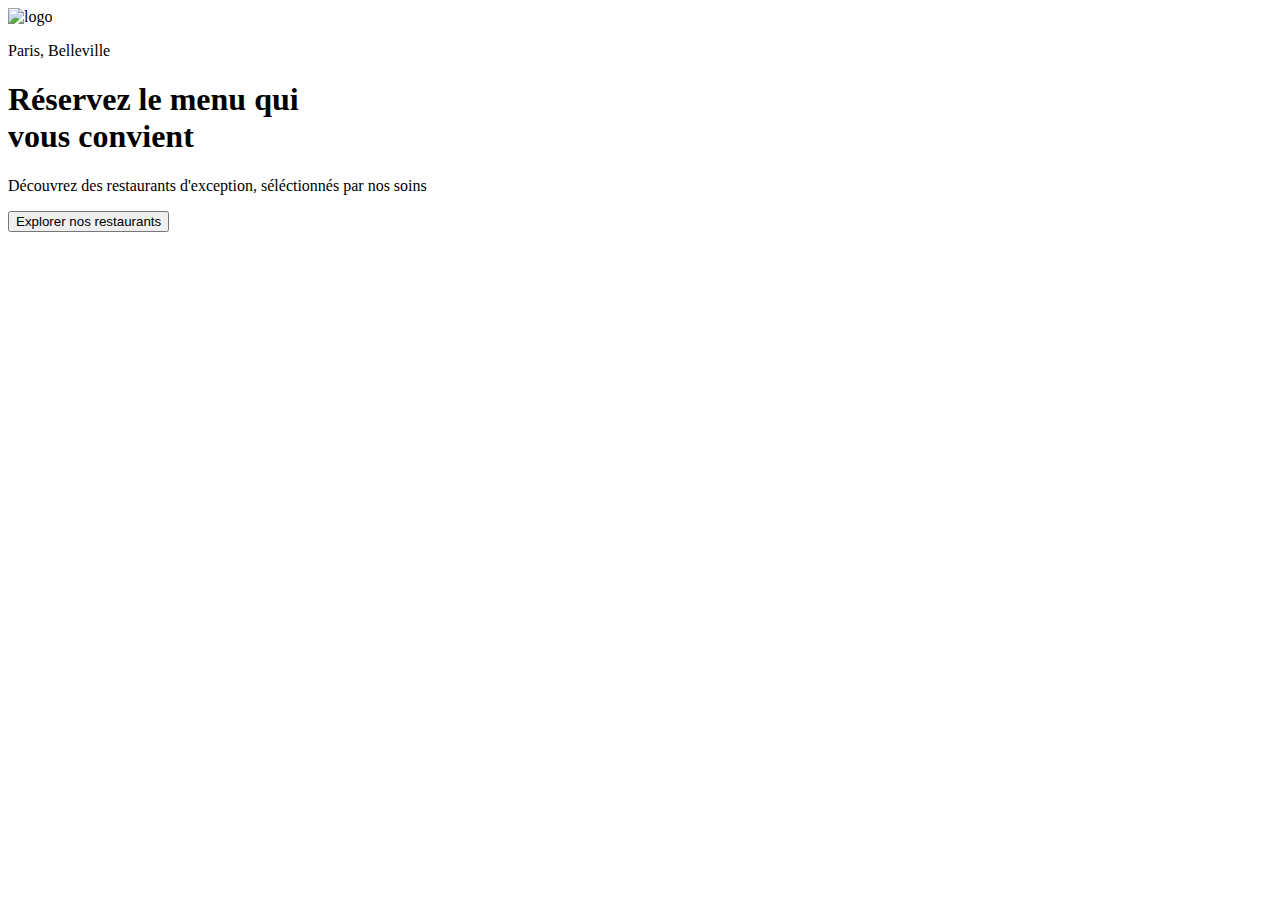
==== accueil.html @ 4b5165f2 "first commit" ====
<!DOCTYPE html>
<html lang="fr">
  <head>
    <meta charset="utf-8" />
    <meta name="viewport" content="width=device-width initial-scale=1" />

    <title>ohmyfood</title>

<link rel="preconnect" href="https://fonts.googleapis.com">
<link rel="preconnect" href="https://fonts.gstatic.com" crossorigin>
<link href="https://fonts.googleapis.com/css2?family=Roboto:wght@500&display=swap" rel="stylesheet">
    <link rel="stylesheet" href="style.css" />
  </head>

  <body>

    <header>
      <div class="logo-picture">
          <img src="images/logo/ohmyfood.png" alt="logo" />
      </div>
    </header>

    <main>
      <div class="location">
      <div class="map-icon">
      <i class="fa-solid fa-location-dot"></i>
      </div>
      <p> Paris, Belleville</p>
      </div>



      <div class="topic">
        <h1>Réservez le menu qui <br> vous convient</br> </h1>
        <p>Découvrez des restaurants d'exception, séléctionnés par nos soins</p>

        <button class="btn btn-discover" type="button">
          Explorer nos restaurants
        </button>

      </div>




    </main>



  </body>

</html>
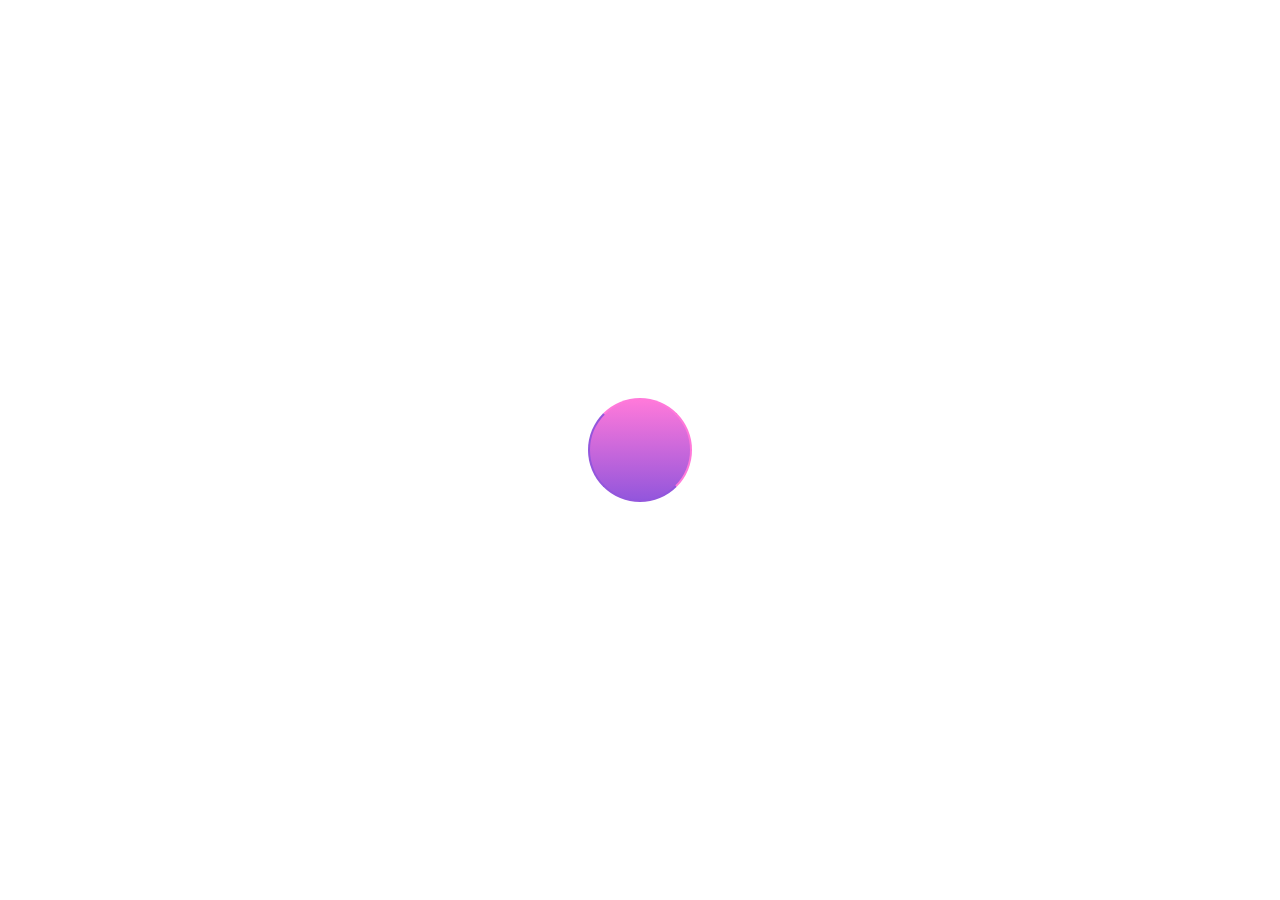
==== commit 6f6cf338: "creation du loading spinner + début section fonctionnement" ====
--- a/accueil.html
+++ b/accueil.html
@@ -14,6 +14,11 @@
 
   <body>
 
+    <div class="loader-container">
+      <div class="loading-spinner"></div>
+    </div>
+
+
     <header>
       <div class="logo-picture">
           <img src="images/logo/ohmyfood.png" alt="logo" />
@@ -29,16 +34,14 @@
       </div>
 
 
-
       <div class="topic">
         <h1>Réservez le menu qui <br> vous convient</br> </h1>
         <p>Découvrez des restaurants d'exception, séléctionnés par nos soins</p>
-
-        <button class="btn btn-discover" type="button">
+        <button class="btn-discover" type="button">
           Explorer nos restaurants
         </button>
-
       </div>
+      
 
 
 
--- a/style.css
+++ b/style.css
@@ -0,0 +1,115 @@
+body {
+  margin: 0;
+  box-sizing: border-box;
+  font-family: "roboto", sans-serif;
+}
+
+.logo-picture {
+  display: flex;
+  justify-content: center;
+  padding: 15px;
+}
+
+.logo-picture img {
+  width: 200px;
+}
+
+.location {
+  display: flex;
+  justify-content: center;
+  align-items: center;
+  gap: 15px;
+  width: 100%;
+  height: 50px;
+  background-color: #E7E7E7;
+  box-shadow: 0 -5px 6px -5px gray;
+  font-size: 18px;
+  font-weight: bold;
+}
+
+.location p {
+  color: #555555;
+}
+
+.map-icon i {
+  font-size: 18px;
+}
+
+.topic {
+  display: flex;
+  flex-direction: column;
+  height: 200px;
+  align-items: center;
+  justify-content: center;
+  padding: 40px 0;
+  background-color: #F2F4F4;
+}
+
+.topic h1, .topic p {
+  margin: auto;
+  text-align: center;
+}
+
+.topic h1 {
+  font-size: 25px;
+}
+
+.topic p {
+  font-size: 18px;
+  color: #555555;
+}
+
+.btn-discover {
+  margin-top: 25px;
+  height: 42px;
+  border-radius: 20px;
+  background: linear-gradient(#FF79DA, #9356DC);
+  box-shadow: #9356DC 0px 2px 3px;
+  border: none;
+  color: white;
+  padding: 0 25px;
+}
+
+.loader-container {
+  display: flex;
+  justify-content: center;
+  align-items: center;
+  position: fixed;
+  inset: 0;
+  z-index: 2;
+  background-color: white;
+  height: 100vh;
+  animation: disappear 0s forwards;
+  animation-delay: 3s;
+}
+
+.loading-spinner {
+  border-bottom: 2px solid #9356DC;
+  border-left: 2px solid #9356DC;
+  border-top: 2px solid #FF79DA;
+  border-right: 2px solid #FF79DA;
+  border-radius: 50%;
+  background: linear-gradient(#FF79DA, #9356DC);
+  width: 100px;
+  height: 100px;
+  animation: spin 3s linear infinite;
+}
+
+@keyframes spin {
+  0% {
+    transform: rotate(0deg);
+  }
+  100% {
+    transform: rotate(360deg);
+  }
+}
+@keyframes disappear {
+  0% {
+    opacity: 1;
+  }
+  100% {
+    opacity: 0;
+  }
+}
+
+/*# sourceMappingURL=style.css.map */
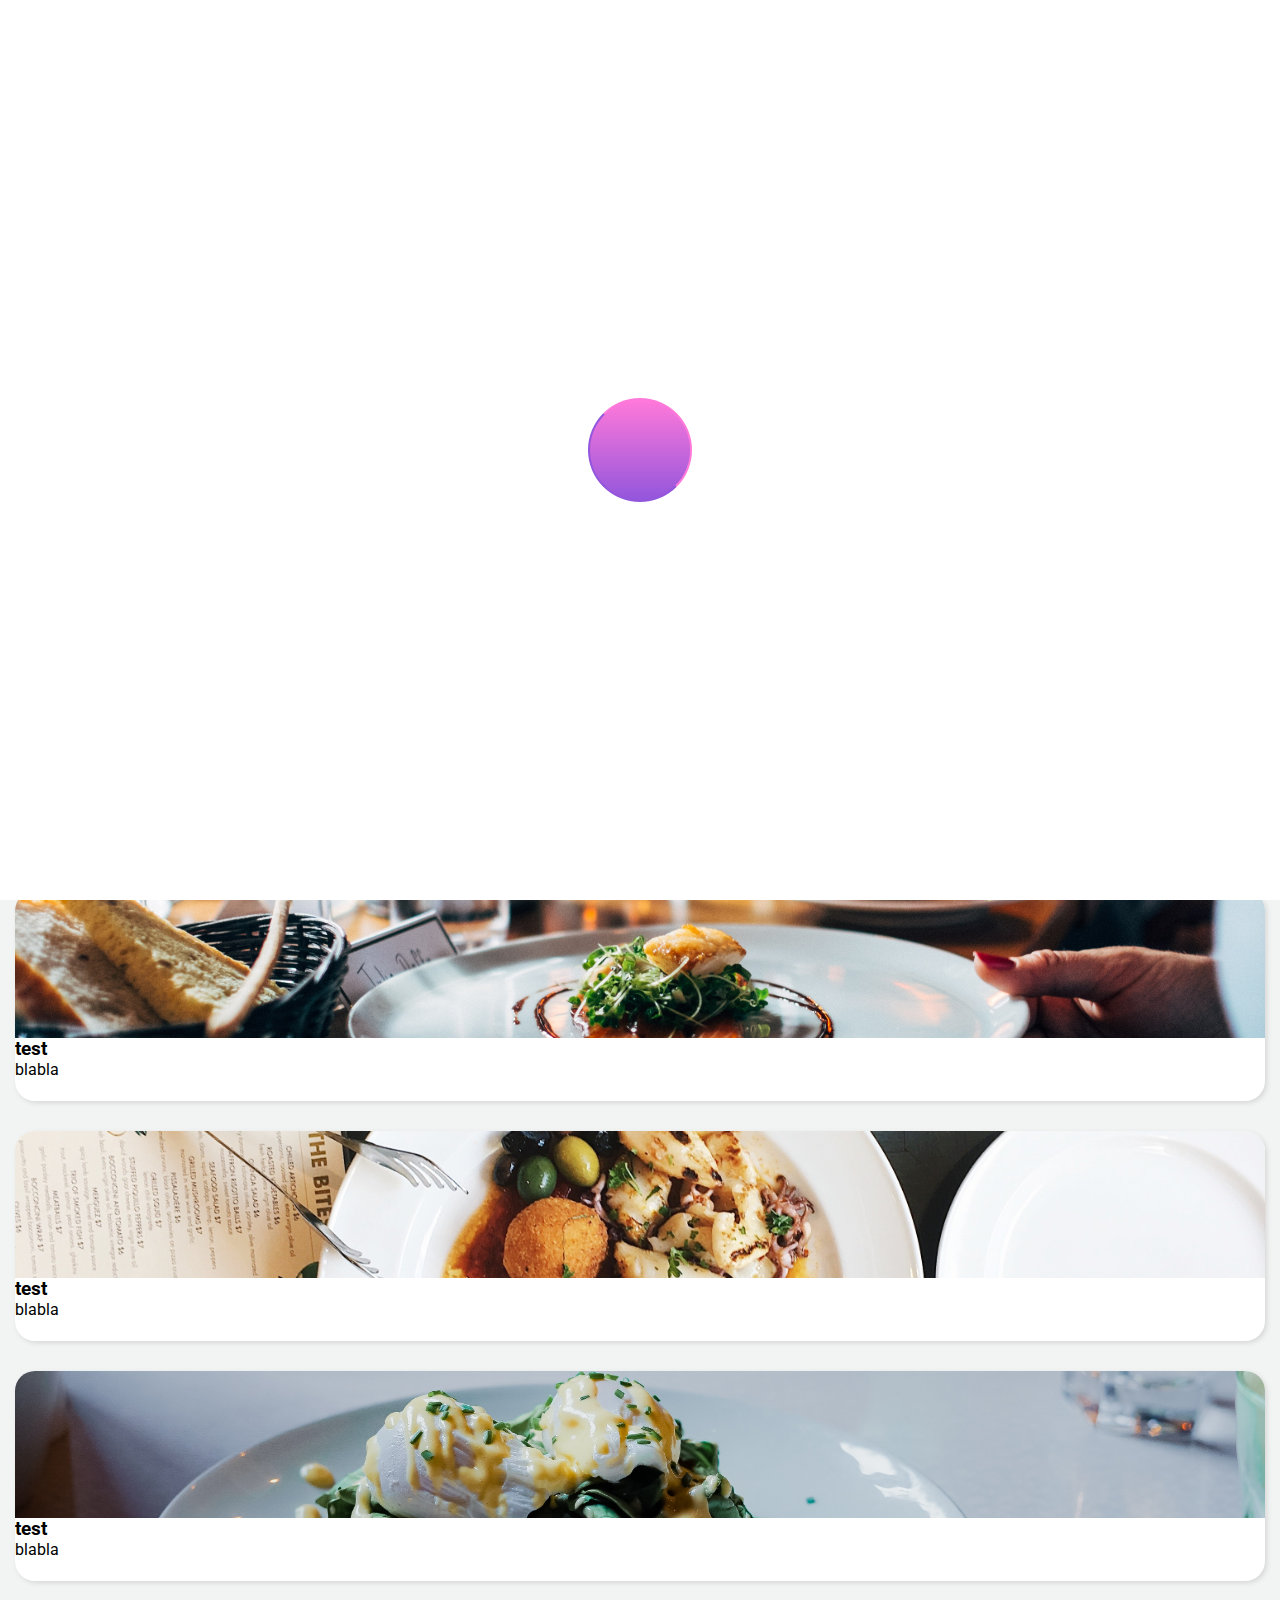
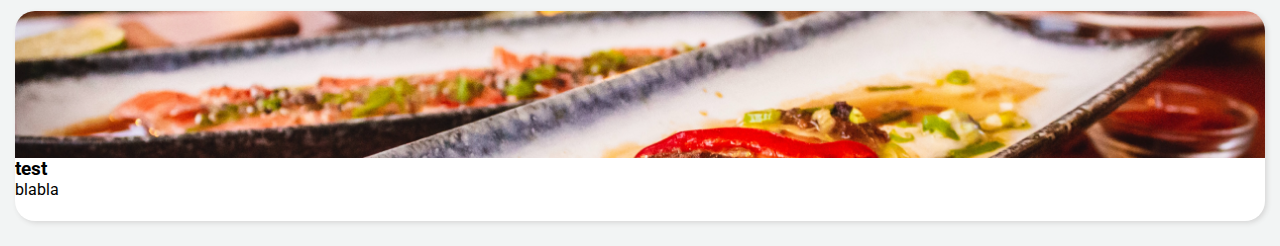
==== commit 5a4d5d44: "création section restaurant" ====
--- a/accueil.html
+++ b/accueil.html
@@ -6,6 +6,7 @@
 
     <title>ohmyfood</title>
 
+<link rel="stylesheet" href="https://cdnjs.cloudflare.com/ajax/libs/font-awesome/6.2.0/css/all.min.css" integrity="sha512-xh6O/CkQoPOWDdYTDqeRdPCVd1SpvCA9XXcUnZS2FmJNp1coAFzvtCN9BmamE+4aHK8yyUHUSCcJHgXloTyT2A==" crossorigin="anonymous" referrerpolicy="no-referrer" />
 <link rel="preconnect" href="https://fonts.googleapis.com">
 <link rel="preconnect" href="https://fonts.gstatic.com" crossorigin>
 <link href="https://fonts.googleapis.com/css2?family=Roboto:wght@500&display=swap" rel="stylesheet">
@@ -21,16 +22,16 @@
 
     <header>
       <div class="logo-picture">
-          <img src="images/logo/ohmyfood.png" alt="logo" />
+        <img src="images/logo/ohmyfood.png" alt="logo" />
       </div>
     </header>
 
     <main>
       <div class="location">
-      <div class="map-icon">
-      <i class="fa-solid fa-location-dot"></i>
-      </div>
-      <p> Paris, Belleville</p>
+        <div class="map-icon">
+          <i class="fa-solid fa-location-dot"></i>
+        </div>
+       <p> Paris, Belleville</p>
       </div>
 
 
@@ -42,7 +43,105 @@
         </button>
       </div>
       
+      <section class="functionning">
 
+        <h2>Fonctionnement</h2>
+
+        <ul>
+          <a class="hovering" href="#">
+          <li>
+            <div class="number">
+            <p>1</p>
+            </div>
+            <i class="fa-solid fa-mobile-screen-button"></i>
+            <h3>Choisissez un restaurant</h3>
+          </li>
+          </a>
+          <a class="hovering" href="#">
+          <li>
+            <div class="number">
+            <p>2</p>
+            </div>
+            <i class="fa-solid fa-list-ul"></i>
+            <h3>Composez votre menu</h3>
+          </li>
+          </a>
+          <a class="hovering" href="#">
+          <li>
+            <div class="number">
+            <p>3</p>
+            </div>
+            <i class="fa-solid fa-store"></i>
+            <h3>Dégustez au restaurant</h3>
+          </li>
+          </a>
+        </ul>
+      </section>
+
+      <section class="restaurant">
+
+        <h2>Restaurants</h2>
+
+        <div class="restaurant-group">
+
+          <div class="thumbnail-restaurant">
+
+            <div class="picture">
+              <img src="images/restaurants/jay-wennington-N_Y88TWmGwA-unsplash.jpg" alt="la palette du goût" />
+            </div>
+
+            <div class="content">
+              <h3>test</h3>
+              <p>blabla</p>
+             </div>
+
+          </div>
+
+          <div class="thumbnail-restaurant">
+
+            <div class="picture">
+              <img src="images/restaurants/stil-u2Lp8tXIcjw-unsplash.jpg" alt="La note enchantée" />
+            </div>
+
+            <div class="content">
+              <h3>test</h3>
+              <p>blabla</p>
+             </div>
+
+          </div>
+
+          <div class="thumbnail-restaurant">
+
+            <div class="picture">
+              <img src="images/restaurants/toa-heftiba-DQKerTsQwi0-unsplash.jpg" alt="française" />
+            </div>
+
+            <div class="content">
+              <h3>test</h3>
+              <p>blabla</p>
+             </div>
+
+          </div>
+
+          <div class="thumbnail-restaurant">
+
+            <div class="picture">
+              <img src="images/restaurants/louis-hansel-shotsoflouis-qNBGVyOCY8Q-unsplash.jpg" alt="le délice des sens" />
+            </div>
+
+            <div class="content">
+              <h3>test</h3>
+              <p>blabla</p>
+             </div>
+
+          </div>
+
+        </div>
+
+
+
+
+      </section>
 
 
 
--- a/style.css
+++ b/style.css
@@ -111,5 +111,113 @@
     opacity: 0;
   }
 }
+.functionning {
+  display: flex;
+  flex-direction: column;
+  justify-content: center;
+  margin: 20px;
+}
+
+ul {
+  display: flex;
+  flex-direction: column;
+  justify-content: center;
+  align-items: center;
+  list-style: decimal;
+  gap: 25px;
+  margin: 0;
+  padding: 0;
+  color: black;
+}
+
+.hovering {
+  display: flex;
+  justify-content: start;
+  align-items: center;
+  position: relative;
+  left: 12px;
+  width: 100%;
+  height: 65px;
+  border-radius: 20px;
+  background-color: #f2f4f4;
+  box-shadow: #e7e7e7 0px 2px 3px;
+  text-decoration: none;
+  color: black;
+}
+.hovering:hover {
+  background-color: #f5eaf9;
+}
+.hovering:hover i {
+  color: #9356dc;
+}
+
+li {
+  display: flex;
+  justify-content: start;
+  align-items: center;
+  gap: 12px;
+}
+
+.fa-solid {
+  font-size: 20px;
+  color: gray;
+}
+
+.number {
+  display: flex;
+  justify-content: center;
+  align-items: center;
+  position: relative;
+  left: -12px;
+  background-color: #9356dc;
+  color: white;
+  width: 30px;
+  height: 30px;
+  border-radius: 20px;
+}
+
+.restaurant {
+  padding: 25px 15px;
+  margin-top: 50px;
+  background-color: #f2f4f4;
+}
+.restaurant h2 {
+  margin-top: 30px;
+  margin-bottom: 30px;
+}
+.restaurant h3, .restaurant p {
+  margin: 0;
+}
+
+.thumbnail-restaurant {
+  min-width: 200px;
+  min-height: 210px;
+  width: 100%;
+  height: 190px;
+  background-color: white;
+  box-shadow: 2px 2px 5px #d7d7d7;
+  border-radius: 20px;
+  overflow: hidden;
+}
+
+.restaurant-group {
+  display: flex;
+  flex-wrap: wrap;
+  justify-content: space-between;
+  align-items: center;
+  row-gap: 30px;
+  column-gap: 35px;
+}
+
+.thumbnail-restaurant .picture {
+  width: 100%;
+  height: 70%;
+}
+
+.thumbnail-restaurant .picture img {
+  width: 100%;
+  height: 100%;
+  object-fit: cover;
+}
 
 /*# sourceMappingURL=style.css.map */
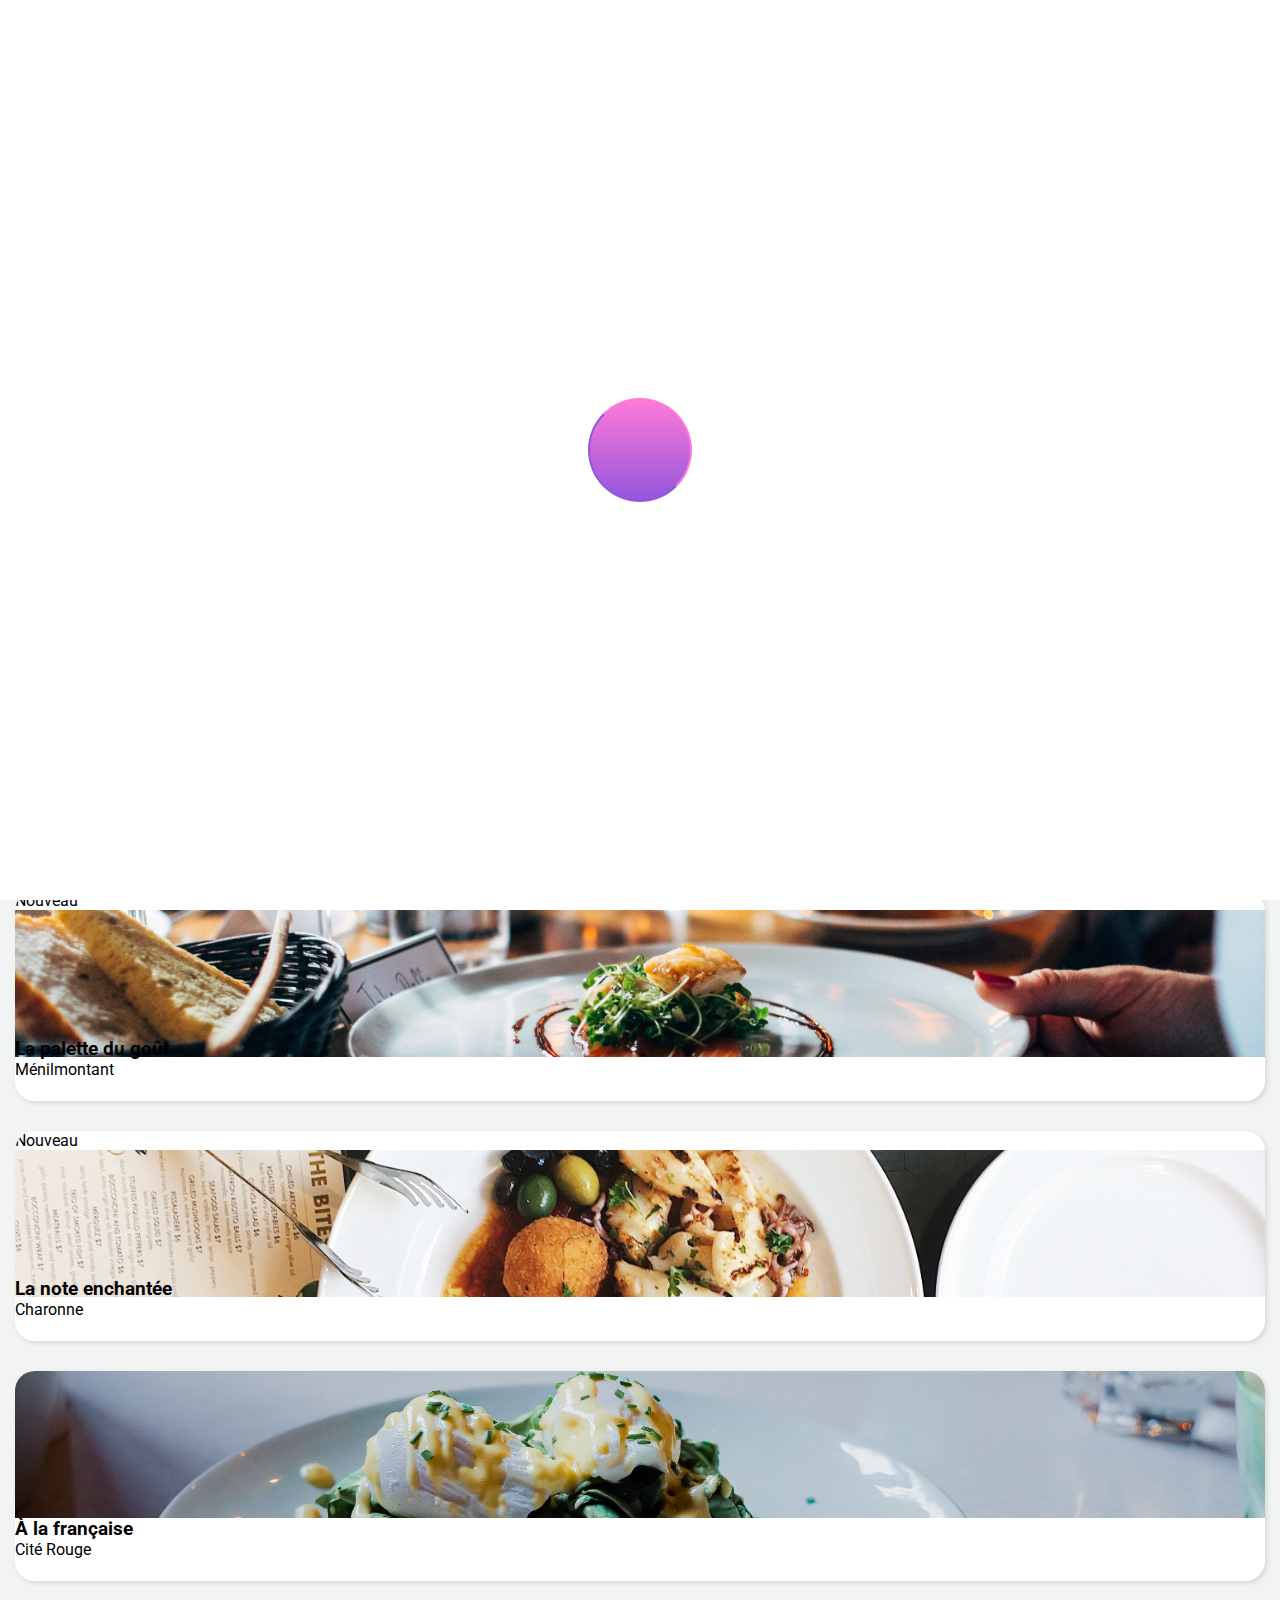
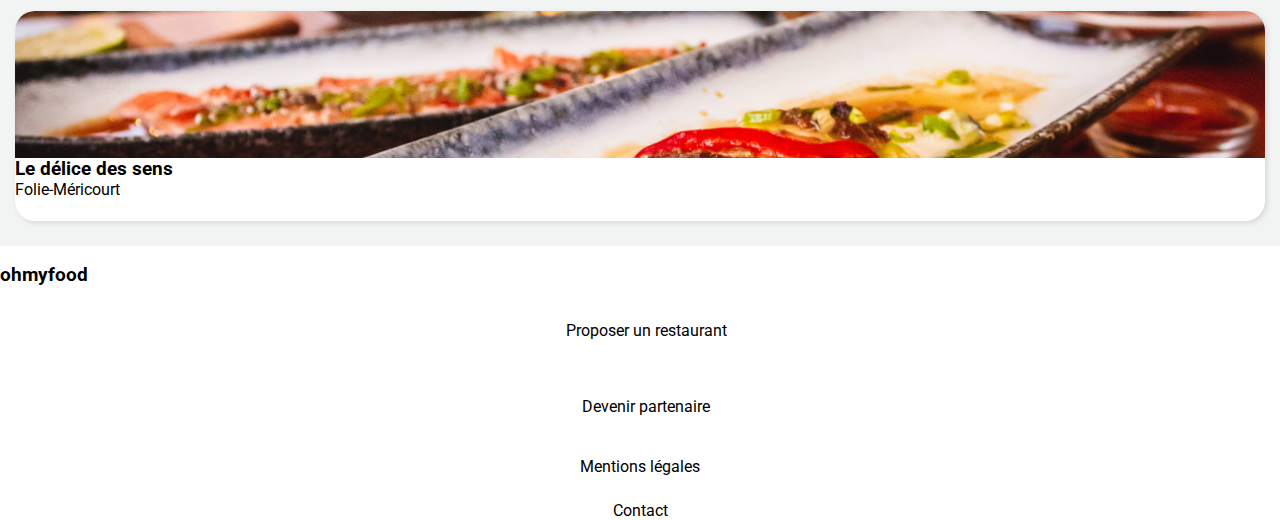
==== commit e3353126: "fin section restaurant + footer" ====
--- a/accueil.html
+++ b/accueil.html
@@ -9,7 +9,7 @@
 <link rel="stylesheet" href="https://cdnjs.cloudflare.com/ajax/libs/font-awesome/6.2.0/css/all.min.css" integrity="sha512-xh6O/CkQoPOWDdYTDqeRdPCVd1SpvCA9XXcUnZS2FmJNp1coAFzvtCN9BmamE+4aHK8yyUHUSCcJHgXloTyT2A==" crossorigin="anonymous" referrerpolicy="no-referrer" />
 <link rel="preconnect" href="https://fonts.googleapis.com">
 <link rel="preconnect" href="https://fonts.gstatic.com" crossorigin>
-<link href="https://fonts.googleapis.com/css2?family=Roboto:wght@500&display=swap" rel="stylesheet">
+<link href="https://fonts.googleapis.com/css2?family=Roboto:wght@500&family=Shrikhand&display=swap" rel="stylesheet">
     <link rel="stylesheet" href="style.css" />
   </head>
 
@@ -87,12 +87,20 @@
           <div class="thumbnail-restaurant">
 
             <div class="picture">
+               <div class="new">
+                <p>Nouveau</p>
+                </div>
               <img src="images/restaurants/jay-wennington-N_Y88TWmGwA-unsplash.jpg" alt="la palette du goût" />
             </div>
 
             <div class="content">
-              <h3>test</h3>
-              <p>blabla</p>
+              <div class="text">
+              <h3>La palette du goût</h3>
+              <p>Ménilmontant</p>
+              </div>
+              <div class="heart">
+                <i class="fa-regular fa-heart"></i>
+              </div>
              </div>
 
           </div>
@@ -100,12 +108,20 @@
           <div class="thumbnail-restaurant">
 
             <div class="picture">
+              <div class="new">
+                <p>Nouveau</p>
+                </div>
               <img src="images/restaurants/stil-u2Lp8tXIcjw-unsplash.jpg" alt="La note enchantée" />
             </div>
 
             <div class="content">
-              <h3>test</h3>
-              <p>blabla</p>
+              <div class="text">
+              <h3>La note enchantée</h3>
+              <p>Charonne</p>
+              </div>
+              <div class="heart">
+                <i class="fa-regular fa-heart"></i>
+              </div>
              </div>
 
           </div>
@@ -117,8 +133,13 @@
             </div>
 
             <div class="content">
-              <h3>test</h3>
-              <p>blabla</p>
+              <div class="text">
+              <h3>À la française</h3>
+              <p>Cité Rouge</p>
+              </div>
+              <div class="heart">
+                <i class="fa-regular fa-heart"></i>
+              </div>
              </div>
 
           </div>
@@ -130,20 +151,40 @@
             </div>
 
             <div class="content">
-              <h3>test</h3>
-              <p>blabla</p>
+              <div class="text">
+              <h3>Le délice des sens</h3>
+              <p>Folie-Méricourt</p>
+              </div>
+              <div class="heart">
+                <i class="fa-regular fa-heart"></i>
+              </div>
+
              </div>
-
           </div>
-
         </div>
-
-
-
-
       </section>
 
-
+      <footer>
+        <h3 class="footer-title">
+          ohmyfood
+        </h3>
+        <ul>
+            <li class="icon">
+              <i class="fa-solid fa-utensils"></i>
+              <p>Proposer un restaurant</p>
+            </li>
+            <li class="icon">
+              <i class="fa-solid fa-handshake-angle"></i>
+              <p>Devenir partenaire</p>
+            </li>
+            <li>
+              Mentions légales
+            </li>
+            <li>
+              Contact
+            </li>
+        </ul>
+      </footer>
 
     </main>
 
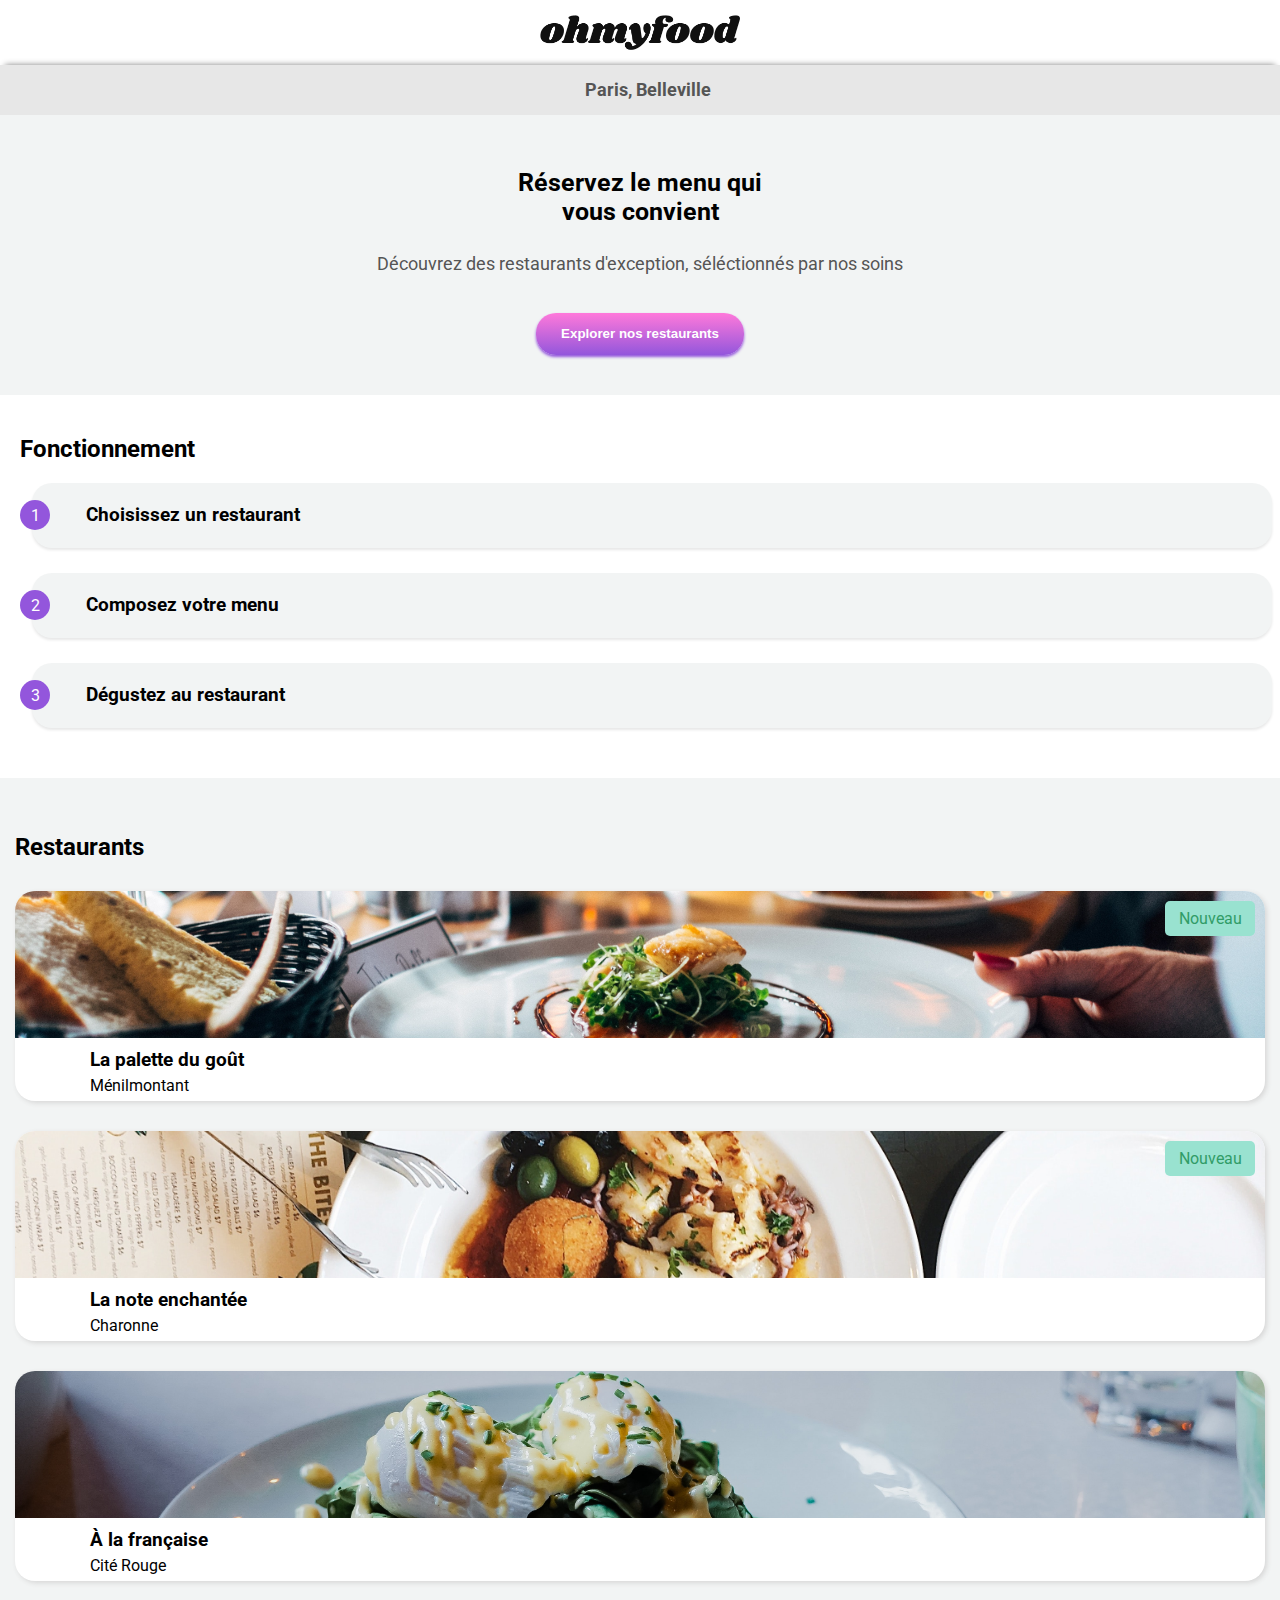
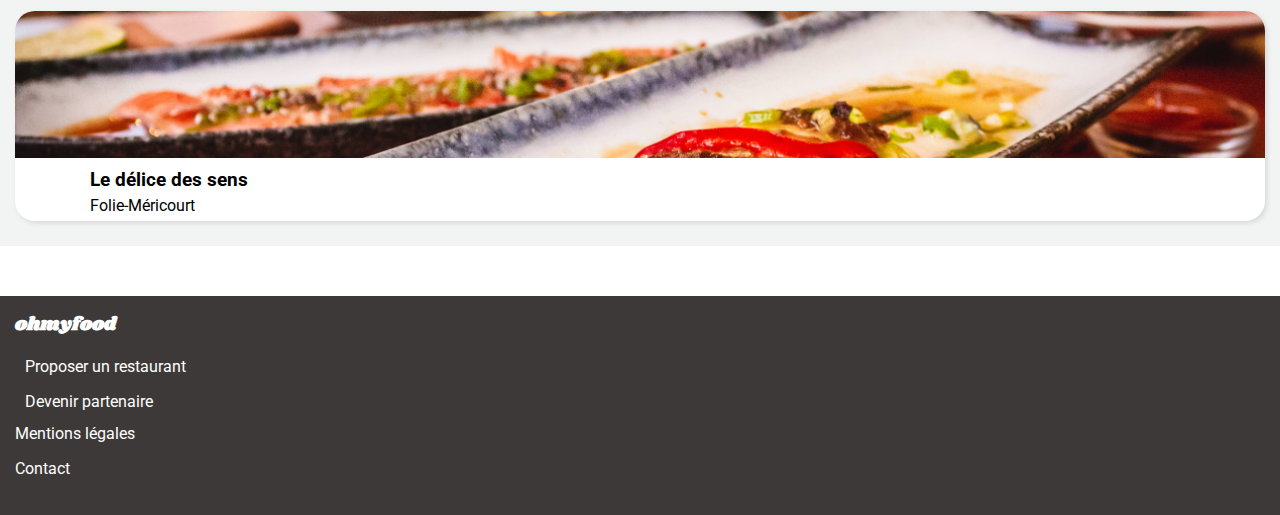
==== commit 7d90fbdf: "'creation de tout les fichiers'" ====
--- a/accueil.html
+++ b/accueil.html
@@ -10,14 +10,14 @@
 <link rel="preconnect" href="https://fonts.googleapis.com">
 <link rel="preconnect" href="https://fonts.gstatic.com" crossorigin>
 <link href="https://fonts.googleapis.com/css2?family=Roboto:wght@500&family=Shrikhand&display=swap" rel="stylesheet">
-    <link rel="stylesheet" href="style.css" />
+    <link rel="stylesheet" href="css/accueil.css" />
   </head>
 
   <body>
 
-    <div class="loader-container">
+    <!--<div class="loader-container">
       <div class="loading-spinner"></div>
-    </div>
+    </div>-->
 
 
     <header>
@@ -44,9 +44,7 @@
       </div>
       
       <section class="functionning">
-
         <h2>Fonctionnement</h2>
-
         <ul>
           <a class="hovering" href="#">
           <li>
@@ -82,28 +80,31 @@
 
         <h2>Restaurants</h2>
 
+        
         <div class="restaurant-group">
 
-          <div class="thumbnail-restaurant">
+          
+            <div class="thumbnail-restaurant">
+              <a href="menu_française.html">
+              <div class="picture">
+                <div class="new">
+                  <p>Nouveau</p>
+                  </div>
+                <img src="images/restaurants/jay-wennington-N_Y88TWmGwA-unsplash.jpg" alt="la palette du goût" />
+              </div>
 
-            <div class="picture">
-               <div class="new">
-                <p>Nouveau</p>
+              <div class="content">
+                <div class="text">
+                <h3>La palette du goût</h3>
+                <p>Ménilmontant</p>
                 </div>
-              <img src="images/restaurants/jay-wennington-N_Y88TWmGwA-unsplash.jpg" alt="la palette du goût" />
-            </div>
-
-            <div class="content">
-              <div class="text">
-              <h3>La palette du goût</h3>
-              <p>Ménilmontant</p>
+                <div class="heart">
+                  <i class="fa-regular fa-heart"></i>
+                </div>
               </div>
-              <div class="heart">
-                <i class="fa-regular fa-heart"></i>
-              </div>
-             </div>
-
+              </a>
           </div>
+        
 
           <div class="thumbnail-restaurant">
 
@@ -158,11 +159,13 @@
               <div class="heart">
                 <i class="fa-regular fa-heart"></i>
               </div>
-
              </div>
           </div>
         </div>
       </section>
+
+
+  
 
       <footer>
         <h3 class="footer-title">
--- a/css/accueil.css
+++ b/css/accueil.css
@@ -0,0 +1,291 @@
+body {
+  margin: 0;
+  box-sizing: border-box;
+  font-family: "roboto", sans-serif;
+}
+
+.logo-picture {
+  display: flex;
+  justify-content: center;
+  padding: 15px;
+}
+.logo-picture img {
+  width: 200px;
+}
+
+.location {
+  display: flex;
+  justify-content: center;
+  align-items: center;
+  gap: 15px;
+  width: 100%;
+  height: 50px;
+  background-color: #e7e7e7;
+  box-shadow: 0 -5px 6px -5px gray;
+  font-size: 18px;
+  font-weight: bold;
+}
+.location p {
+  color: #555555;
+}
+
+.map-icon i {
+  font-size: 18px;
+}
+
+.topic {
+  display: flex;
+  flex-direction: column;
+  height: 200px;
+  align-items: center;
+  justify-content: center;
+  padding: 40px 0;
+  background-color: #f2f4f4;
+}
+.topic h1, .topic p {
+  margin: auto;
+  text-align: center;
+  font-size: 25px;
+}
+.topic p {
+  font-size: 18px;
+  color: #555555;
+}
+
+.btn-discover {
+  margin-top: 25px;
+  height: 42px;
+  border-radius: 20px;
+  background: linear-gradient(#ff79da, #9356dc);
+  box-shadow: #9356dc 0px 2px 3px;
+  border: none;
+  color: white;
+  font-weight: bold;
+  padding: 0 25px;
+}
+
+.loader-container {
+  display: flex;
+  justify-content: center;
+  align-items: center;
+  position: fixed;
+  inset: 0;
+  z-index: 3;
+  background-color: white;
+  height: 100vh;
+  animation: disappear 0s forwards;
+  animation-delay: 3s;
+}
+
+.loading-spinner {
+  border-bottom: 2px solid #9356dc;
+  border-left: 2px solid #9356dc;
+  border-top: 2px solid #ff79da;
+  border-right: 2px solid #ff79da;
+  border-radius: 50%;
+  background: linear-gradient(#ff79da, #9356dc);
+  width: 100px;
+  height: 100px;
+  animation: spin 3s linear infinite;
+}
+
+@keyframes spin {
+  0% {
+    transform: rotate(0deg);
+  }
+  100% {
+    transform: rotate(360deg);
+  }
+}
+@keyframes disappear {
+  0% {
+    transform: scale(1);
+  }
+  100% {
+    transform: scale(0);
+  }
+}
+.functionning {
+  display: flex;
+  flex-direction: column;
+  justify-content: center;
+  margin: 20px;
+}
+
+.functionning ul {
+  display: flex;
+  flex-direction: column;
+  align-items: center;
+  list-style: decimal;
+  gap: 25px;
+  margin: 0;
+  padding: 0;
+  color: black;
+}
+
+.hovering {
+  display: flex;
+  justify-content: start;
+  align-items: center;
+  position: relative;
+  left: 12px;
+  width: 100%;
+  height: 65px;
+  border-radius: 20px;
+  background-color: #f2f4f4;
+  box-shadow: #e7e7e7 0px 2px 3px;
+  text-decoration: none;
+  color: black;
+}
+.hovering:hover {
+  background-color: #f5eaf9;
+}
+.hovering:hover i {
+  color: #9356dc;
+}
+
+.functionning li {
+  display: flex;
+  justify-content: start;
+  align-items: center;
+  gap: 12px;
+}
+
+.functionning .fa-solid {
+  font-size: 20px;
+  color: gray;
+}
+
+.number {
+  display: flex;
+  justify-content: center;
+  align-items: center;
+  position: relative;
+  left: -12px;
+  background-color: #9356dc;
+  color: white;
+  width: 30px;
+  height: 30px;
+  border-radius: 20px;
+}
+
+.restaurant {
+  padding: 25px 15px;
+  margin-top: 50px;
+  margin-bottom: 50px;
+  background-color: #f2f4f4;
+}
+.restaurant h2 {
+  margin-top: 30px;
+  margin-bottom: 30px;
+}
+.restaurant h3, .restaurant p {
+  margin: 0;
+}
+
+.thumbnail-restaurant {
+  min-width: 200px;
+  min-height: 210px;
+  width: 100%;
+  height: 190px;
+  background-color: white;
+  box-shadow: 2px 2px 5px #d7d7d7;
+  border-radius: 20px;
+  overflow: hidden;
+}
+.thumbnail-restaurant a {
+  text-decoration: none;
+  color: black;
+}
+
+.restaurant-group {
+  display: flex;
+  flex-wrap: wrap;
+  justify-content: space-between;
+  align-items: center;
+  row-gap: 30px;
+  column-gap: 35px;
+}
+
+.thumbnail-restaurant .picture {
+  width: 100%;
+  height: 70%;
+}
+
+.thumbnail-restaurant .picture img {
+  width: 100%;
+  height: 100%;
+  object-fit: cover;
+}
+
+.new {
+  display: flex;
+  justify-content: center;
+  align-items: center;
+  position: absolute;
+  right: 0;
+  margin-top: 10px;
+  margin-right: 25px;
+  width: 90px;
+  height: 35px;
+  z-index: 2;
+  color: #319C67;
+  border-radius: 5px;
+  background-color: #99E2D0;
+  text-align: center;
+}
+.new p {
+  position: absolute;
+  vertical-align: middle;
+}
+
+.content {
+  display: flex;
+  justify-content: space-between;
+  align-items: center;
+  padding-top: 3px;
+  margin: 0 auto;
+  width: 88%;
+  height: 30%;
+}
+.content .text {
+  display: flex;
+  flex-direction: column;
+  row-gap: 5px;
+}
+
+.heart {
+  font-size: 28px;
+}
+
+footer {
+  display: flex;
+  flex-direction: column;
+  padding: 15px;
+  color: white;
+  background-color: #3D3939;
+}
+footer h3 {
+  font-family: "Shrikhand";
+  margin: 0;
+}
+footer ul {
+  display: flex;
+  flex-direction: column;
+  gap: 10px;
+  font-family: "roboto", sans-serif;
+  padding: 0;
+}
+footer ul li {
+  display: flex;
+  height: 25px;
+  gap: 5px;
+}
+footer ul .icon {
+  display: flex;
+  align-items: center;
+  color: white;
+  gap: 10px;
+}
+
+/*# sourceMappingURL=accueil.css.map */
